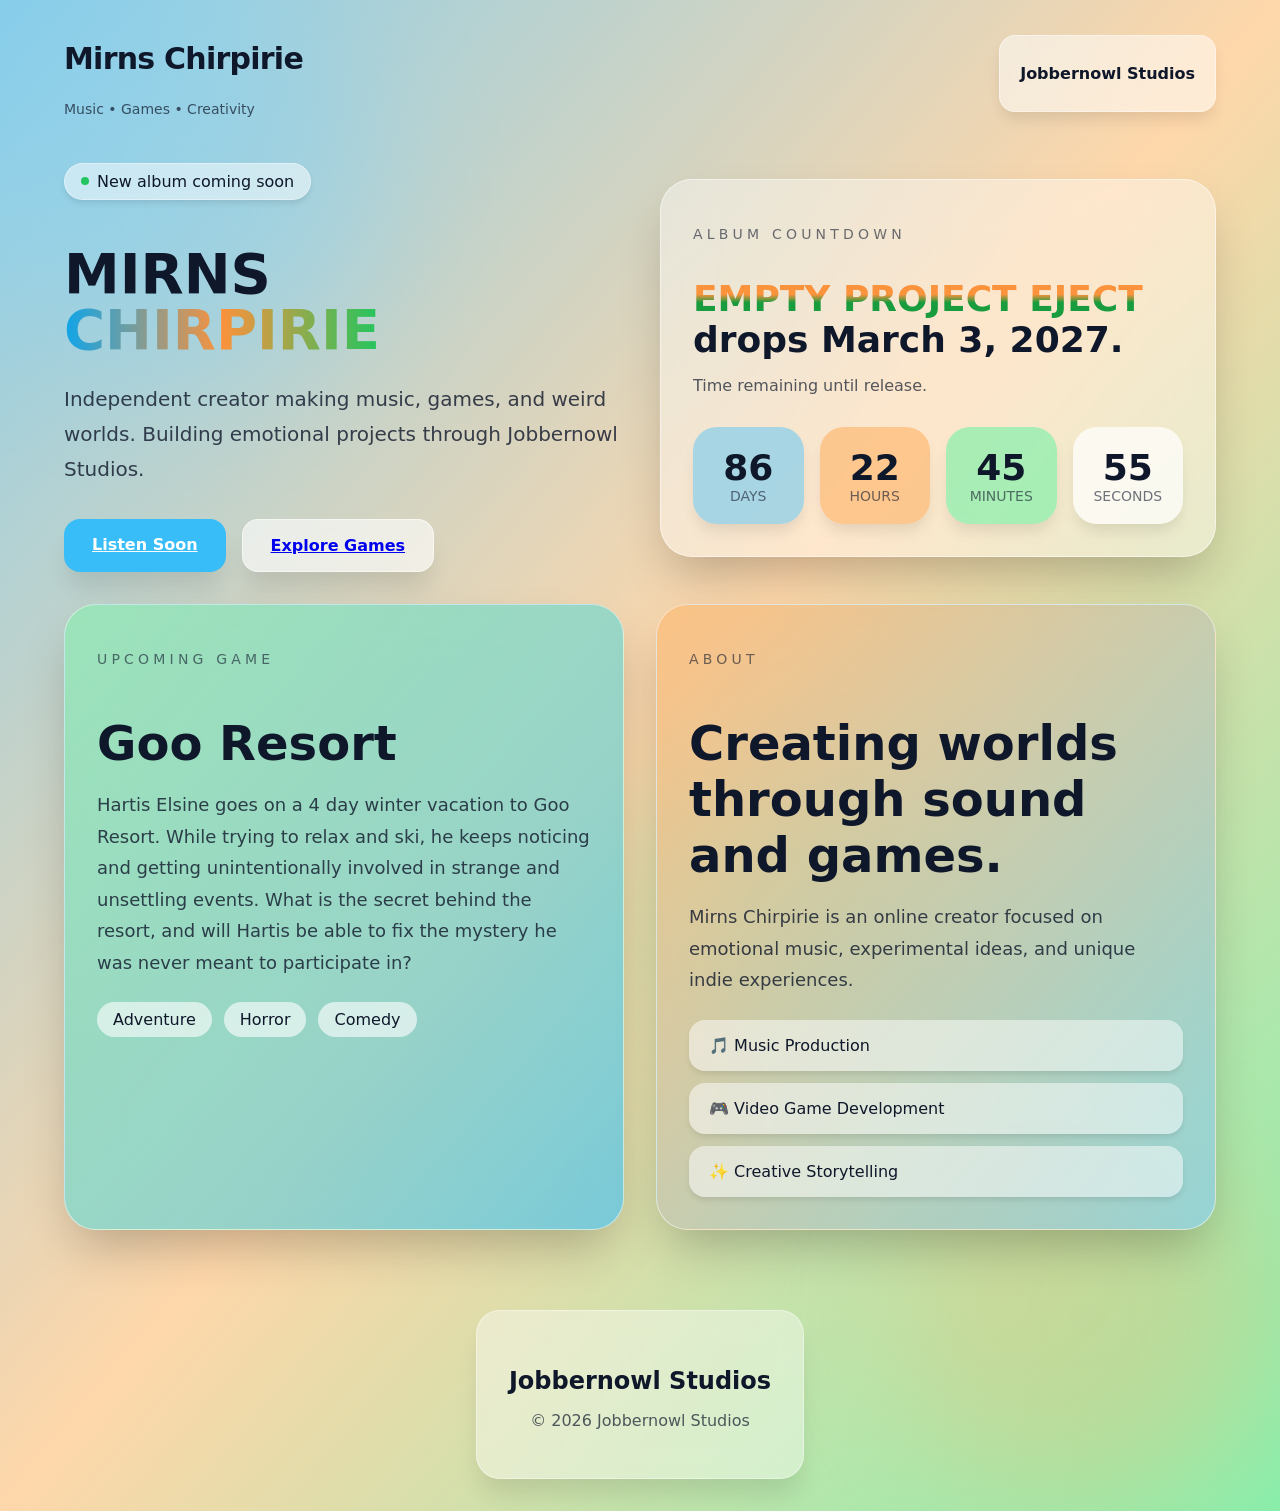
==== index.html @ f97e3aad "Everything. Co-authored-by: Copilot <copilot@github.com>" ====
<!DOCTYPE html>
<html lang="en">
<head>
  <meta charset="UTF-8">
  <meta name="viewport" content="width=device-width, initial-scale=1.0">
  <title>Mirns Chirpirie</title>
  <link rel="stylesheet" href="style.css">
</head>
<body>
  <div class="main-container">
    <div class="bg-blobs">
      <div class="bg-blob-1"></div>
      <div class="bg-blob-2"></div>
      <div class="bg-blob-3"></div>
    </div>

    <main class="main-content">
      <nav class="nav">
        <div>
          <h1 class="nav-title">
            Mirns Chirpirie
          </h1>
          <p class="nav-subtitle">
            Music • Games • Creativity
          </p>
        </div>

        <div class="nav-studio">
          <p>Jobbernowl Studios</p>
        </div>
      </nav>

      <section class="hero-section">
        <div>
          <div class="hero-status">
            <div class="hero-status-dot"></div>
            <span>
              New album coming soon
            </span>
          </div>

          <h2 class="hero-title">
            MIRNS
            <br />
            <span class="hero-title-gradient">
              CHIRPIRIE
            </span>
          </h2>

          <p class="hero-description">
            Independent creator making music, games, and weird worlds.
            Building emotional projects through Jobbernowl Studios.
          </p>

          <div class="hero-buttons">
            <a class="hero-button-primary" href="listen.html">Listen Soon</a>

            <a class="hero-button-secondary" href="games.html">Explore Games</a>
          </div>
        </div>

        <div class="hero-countdown">
          <p class="countdown-label">
            Album Countdown
          </p>

          <h3 class="countdown-title">
            <span class="album-name">EMPTY PROJECT EJECT</span> drops March 3, 2027.
          </h3>

          <p class="countdown-subtitle">
            Time remaining until release.
          </p>

          <div class="countdown-grid">
            <div class="countdown-item countdown-item-1">
              <div class="countdown-number" id="days">300</div>
              <div class="countdown-unit">Days</div>
            </div>

            <div class="countdown-item countdown-item-2">
              <div class="countdown-number" id="hours">12</div>
              <div class="countdown-unit">Hours</div>
            </div>

            <div class="countdown-item countdown-item-3">
              <div class="countdown-number" id="minutes">45</div>
              <div class="countdown-unit">Minutes</div>
            </div>

            <div class="countdown-item countdown-item-4">
              <div class="countdown-number" id="seconds">30</div>
              <div class="countdown-unit">Seconds</div>
            </div>
          </div>
        </div>
      </section>

      <section class="projects-section">
        <div class="project-card project-card-1">
          <p class="project-label">
            Upcoming Game
          </p>

          <h3 class="project-title">Goo Resort</h3>

          <p class="project-description">
            Hartis Elsine goes on a 4 day winter vacation to Goo Resort. While trying to relax and ski, he keeps noticing and getting unintentionally involved in strange and unsettling events. What is the secret behind the resort, and will Hartis be able to fix the mystery he was never meant to participate in?
          </p>

          <div class="project-tags">
            <span class="project-tag">
              Adventure
            </span>
            <span class="project-tag">
              Horror
            </span>
            <span class="project-tag">
              Comedy
            </span>
          </div>
        </div>

        <div class="project-card project-card-2">
          <p class="project-label">
            About
          </p>

          <h3 class="project-title">
            Creating worlds through sound and games.
          </h3>

          <p class="project-description">
            Mirns Chirpirie is an online creator focused on emotional music,
            experimental ideas, and unique indie experiences.
          </p>

          <div class="project-features">
            <div class="project-feature">
              🎵 Music Production
            </div>

            <div class="project-feature">
              🎮 Video Game Development
            </div>

            <div class="project-feature">
              ✨ Creative Storytelling
            </div>
          </div>
        </div>
      </section>

      <footer class="footer">
        <div class="footer-content">
          <p class="footer-title">Jobbernowl Studios</p>
          <p class="footer-text">
            © 2026 Jobbernowl Studios <br />
          </p>
        </div>
      </footer>
    </main>
  </div>

  <script>
    const releaseDate = new Date('2027-03-03T00:00:00').getTime();

    function calculateTimeLeft() {
      const now = new Date().getTime();
      const difference = releaseDate - now;

      if (difference <= 0) {
        return {
          days: 0,
          hours: 0,
          minutes: 0,
          seconds: 0,
        };
      }

      return {
        days: Math.floor(difference / (1000 * 60 * 60 * 24)),
        hours: Math.floor((difference / (1000 * 60 * 60)) % 24),
        minutes: Math.floor((difference / (1000 * 60)) % 60),
        seconds: Math.floor((difference / 1000) % 60),
      };
    }

    function updateCountdown() {
      const timeLeft = calculateTimeLeft();
      document.getElementById('days').innerHTML = timeLeft.days;
      document.getElementById('hours').innerHTML = timeLeft.hours;
      document.getElementById('minutes').innerHTML = timeLeft.minutes;
      document.getElementById('seconds').innerHTML = timeLeft.seconds;
    }

    // Update immediately
    updateCountdown();

    // Update every second
    setInterval(updateCountdown, 1000);
  </script>
</body>
</html>
---- style.css ----
/* Global styles */
body {
  margin: 0;
  font-family: ui-sans-serif, system-ui, -apple-system, BlinkMacSystemFont, "Segoe UI", Roboto, "Helvetica Neue", Arial, "Noto Sans", sans-serif;
}

/* Main container */
.main-container {
  position: relative;
  min-height: 100vh;
  overflow: hidden;
  background: linear-gradient(to bottom right, #87ceeb, #fed7aa, #86efac);
  color: #0f172a;
}

/* Background blobs */
.bg-blobs {
  position: absolute;
  inset: 0;
  opacity: 0.3;
  pointer-events: none;
}

.bg-blob-1 {
  position: absolute;
  top: 0;
  left: 0;
  height: 24rem;
  width: 24rem;
  border-radius: 50%;
  background-color: #7dd3fc;
  filter: blur(64px);
}

.bg-blob-2 {
  position: absolute;
  bottom: 0;
  right: 0;
  height: 24rem;
  width: 24rem;
  border-radius: 50%;
  background-color: #fdba74;
  filter: blur(64px);
}

.bg-blob-3 {
  position: absolute;
  left: 50%;
  top: 50%;
  height: 18rem;
  width: 18rem;
  border-radius: 50%;
  background-color: #86efac;
  filter: blur(64px);
}

/* Main content */
.main-content {
  position: relative;
  z-index: 10;
  margin: 0 auto;
  max-width: 72rem;
  padding: 1rem;
}

/* Navigation */
.nav {
  margin-bottom: 2rem;
  display: flex;
  flex-direction: column;
  gap: 1rem;
}

.nav-title {
  font-size: 1.875rem;
  font-weight: 900;
  letter-spacing: -0.025em;
}

.nav-subtitle {
  font-size: 0.875rem;
  opacity: 0.7;
}

.nav-studio {
  border-radius: 1rem;
  border: 1px solid rgba(255, 255, 255, 0.4);
  background-color: rgba(255, 255, 255, 0.5);
  padding: 0.75rem 1.25rem;
  box-shadow: 0 10px 15px -3px rgba(0, 0, 0, 0.1);
  backdrop-filter: blur(12px);
  font-weight: 600;
}

@media (min-width: 768px) {
  .nav {
    flex-direction: row;
    align-items: center;
    justify-content: space-between;
  }
}

/* Hero section */
.hero-section {
  margin-bottom: 2rem;
  display: grid;
  align-items: center;
  gap: 2.5rem;
}

.hero-status {
  display: inline-flex;
  align-items: center;
  gap: 0.5rem;
  border-radius: 9999px;
  border: 1px solid rgba(255, 255, 255, 0.4);
  background-color: rgba(255, 255, 255, 0.5);
  padding: 0.5rem 1rem;
  box-shadow: 0 4px 6px -1px rgba(0, 0, 0, 0.1);
  backdrop-filter: blur(12px);
}

.hero-status-dot {
  height: 0.5rem;
  width: 0.5rem;
  border-radius: 50%;
  background-color: #22c55e;
  animation: pulse 2s cubic-bezier(0.4, 0, 0.6, 1) infinite;
}

.hero-title {
  margin-bottom: 1.5rem;
  font-size: 2.5rem;
  font-weight: 900;
  line-height: 1;
}

.hero-title-gradient {
  background: linear-gradient(to right, #0ea5e9, #fb923c, #22c55e);
  -webkit-background-clip: text;
  background-clip: text;
  color: transparent;
}

.hero-description {
  margin-bottom: 2rem;
  max-width: 36rem;
  font-size: 1.125rem;
  line-height: 1.75;
  opacity: 0.8;
}

.hero-buttons {
  display: flex;
  flex-wrap: wrap;
  gap: 1rem;
}

.hero-button-primary {
  border-radius: 1rem;
  background-color: #38bdf8;
  padding: 1rem 1.75rem;
  font-weight: 700;
  color: white;
  box-shadow: 0 20px 25px -5px rgba(0, 0, 0, 0.1);
  transition: transform 0.2s;
}

.hero-button-primary:hover {
  transform: scale(1.05);
}

.hero-button-secondary {
  border-radius: 1rem;
  border: 1px solid rgba(255, 255, 255, 0.5);
  background-color: rgba(255, 255, 255, 0.6);
  padding: 1rem 1.75rem;
  font-weight: 700;
  box-shadow: 0 20px 25px -5px rgba(0, 0, 0, 0.1);
  backdrop-filter: blur(12px);
  transition: transform 0.2s;
}

.hero-button-secondary:hover {
  transform: scale(1.05);
}

.hero-countdown {
  border-radius: 2rem;
  border: 1px solid rgba(255, 255, 255, 0.5);
  background-color: rgba(255, 255, 255, 0.4);
  padding: 2rem;
  box-shadow: 0 25px 50px -12px rgba(0, 0, 0, 0.25);
  backdrop-filter: blur(24px);
}

.countdown-label {
  margin-bottom: 1rem;
  font-size: 0.875rem;
  text-transform: uppercase;
  letter-spacing: 0.3em;
  opacity: 0.6;
}

.countdown-title {
  margin-bottom: 0.5rem;
  font-size: 2.25rem;
  font-weight: 900;
}

.album-name {
  background: linear-gradient(to top, #189C3E 40%, #fb923c 60%);
  -webkit-background-clip: text;
  background-clip: text;
  color: transparent;
}

.album-name-big {
  background: linear-gradient(to top, #189C3E 40%, #fb923c 60%);
  -webkit-background-clip: text;
  background-clip: text;
  color: transparent;
  font-size: 4rem;
  white-space: nowrap;
}

.album-info {
  margin-bottom: 2rem;
  font-size: 1.125rem;
  opacity: 0.8;
}

.countdown-small .countdown-label {
  font-size: 0.75rem;
  margin-bottom: 0.5rem;
}

.countdown-small .countdown-number {
  font-size: 1.5rem;
}

.tracklist-section {
  margin-bottom: 5rem;
  text-align: left;
  max-width: 800px;
  margin-left: 0;
  margin-right: auto;
}

.section-title {
  font-size: 2rem;
  font-weight: 900;
  margin-bottom: 2rem;
  text-align: center;
}

.tracklist {
  list-style: none;
  padding: 0;
  display: flex;
  flex-direction: column;
  gap: 0.25rem;
}

.tracklist li {
  border-radius: 1rem;
  border: 1px solid rgba(255, 255, 255, 0.5);
  background: linear-gradient(to top, #10b981, #f59e0b);
  padding: 1.5rem;
  box-shadow: 0 10px 15px -3px rgba(0, 0, 0, 0.1);
  backdrop-filter: blur(12px);
  font-size: 1.25rem;
  font-weight: 500;
  text-align: left;
  color: white;
}

.countdown-subtitle {
  margin-bottom: 2rem;
  opacity: 0.7;
}

.countdown-grid {
  display: grid;
  grid-template-columns: repeat(2, 1fr);
  gap: 1rem;
}

.countdown-item {
  border-radius: 1.5rem;
  padding: 1.25rem;
  text-align: center;
  box-shadow: 0 10px 15px -3px rgba(0, 0, 0, 0.1);
}

.countdown-item-1 { background-color: rgba(135, 206, 235, 0.7); }
.countdown-item-2 { background-color: rgba(253, 186, 116, 0.7); }
.countdown-item-3 { background-color: rgba(134, 239, 172, 0.7); }
.countdown-item-4 { background-color: rgba(255, 255, 255, 0.7); }

.countdown-number {
  font-size: 2.25rem;
  font-weight: 900;
}

.countdown-unit {
  font-size: 0.875rem;
  text-transform: uppercase;
  opacity: 0.6;
}

@media (min-width: 768px) {
  .countdown-grid {
    grid-template-columns: repeat(4, 1fr);
  }
  .hero-title {
    font-size: 3.5rem;
  }
  .hero-description {
    font-size: 1.25rem;
  }
}

@media (min-width: 1024px) {
  .hero-section {
    grid-template-columns: repeat(2, 1fr);
  }
}

/* Projects section */
.projects-section {
  margin-bottom: 5rem;
  display: grid;
  gap: 2rem;
}

.project-card {
  border-radius: 2rem;
  border: 1px solid rgba(255, 255, 255, 0.5);
  padding: 2rem;
  box-shadow: 0 25px 50px -12px rgba(0, 0, 0, 0.25);
  backdrop-filter: blur(24px);
  transition: transform 0.3s;
}

.project-card:hover {
  transform: scale(1.02);
}

.project-card-1 {
  background: linear-gradient(to bottom right, rgba(134, 239, 172, 0.6), rgba(56, 189, 248, 0.6));
}

.project-card-2 {
  background: linear-gradient(to bottom right, rgba(253, 186, 116, 0.7), rgba(135, 206, 235, 0.7));
}

.project-label {
  margin-bottom: 1rem;
  font-size: 0.875rem;
  text-transform: uppercase;
  letter-spacing: 0.3em;
  opacity: 0.6;
}

.project-title {
  margin-bottom: 1rem;
  font-size: 3rem;
  font-weight: 900;
}

.project-description {
  margin-bottom: 1.5rem;
  font-size: 1.125rem;
  line-height: 1.75;
  opacity: 0.8;
}

.project-tags {
  display: flex;
  flex-wrap: wrap;
  gap: 0.75rem;
}

.project-tag {
  border-radius: 9999px;
  background-color: rgba(255, 255, 255, 0.6);
  padding: 0.5rem 1rem;
  font-weight: 500;
}

.project-features {
  display: flex;
  flex-direction: column;
  gap: 0.75rem;
}

.project-feature {
  border-radius: 1rem;
  background-color: rgba(255, 255, 255, 0.5);
  padding: 1rem 1.25rem;
  font-weight: 500;
  box-shadow: 0 4px 6px -1px rgba(0, 0, 0, 0.1);
}

.games-section {
  margin-bottom: 2rem;
}

.games-grid {
  display: grid;
  gap: 2rem;
}

.game-goo-resort {
  background: linear-gradient(to top, #0369a1, #06b6d4, #0ea5e9);
  color: white;
}

.game-egg-game {
  background: linear-gradient(to top, #fef3c7, #ffffff, #fef3c7);
}

.game-bean-3am {
  background: linear-gradient(to top, #7f1d1d, #000000, #4b5563);
  color: white;
}

.game-the-code {
  background: linear-gradient(to top, #10b981, #000000, #ec4899);
  color: white;
}

@media (min-width: 768px) {
  .projects-section {
    grid-template-columns: repeat(2, 1fr);
  }
  .games-grid {
    grid-template-columns: repeat(2, 1fr);
  }
}

/* Footer */
.footer {
  padding-bottom: 1rem;
  text-align: center;
}

.footer-content {
  display: inline-block;
  max-width: 36rem;
  border-radius: 1.5rem;
  border: 1px solid rgba(255, 255, 255, 0.4);
  background-color: rgba(255, 255, 255, 0.4);
  padding: 2rem;
  box-shadow: 0 20px 25px -5px rgba(0, 0, 0, 0.1);
  backdrop-filter: blur(12px);
}

.footer-title {
  margin-bottom: 0.5rem;
  font-size: 1.5rem;
  font-weight: 900;
}

.footer-text {
  opacity: 0.7;
}

/* Animations */
@keyframes pulse {
  0%, 100% {
    opacity: 1;
  }
  50% {
    opacity: 0.5;
  }
}
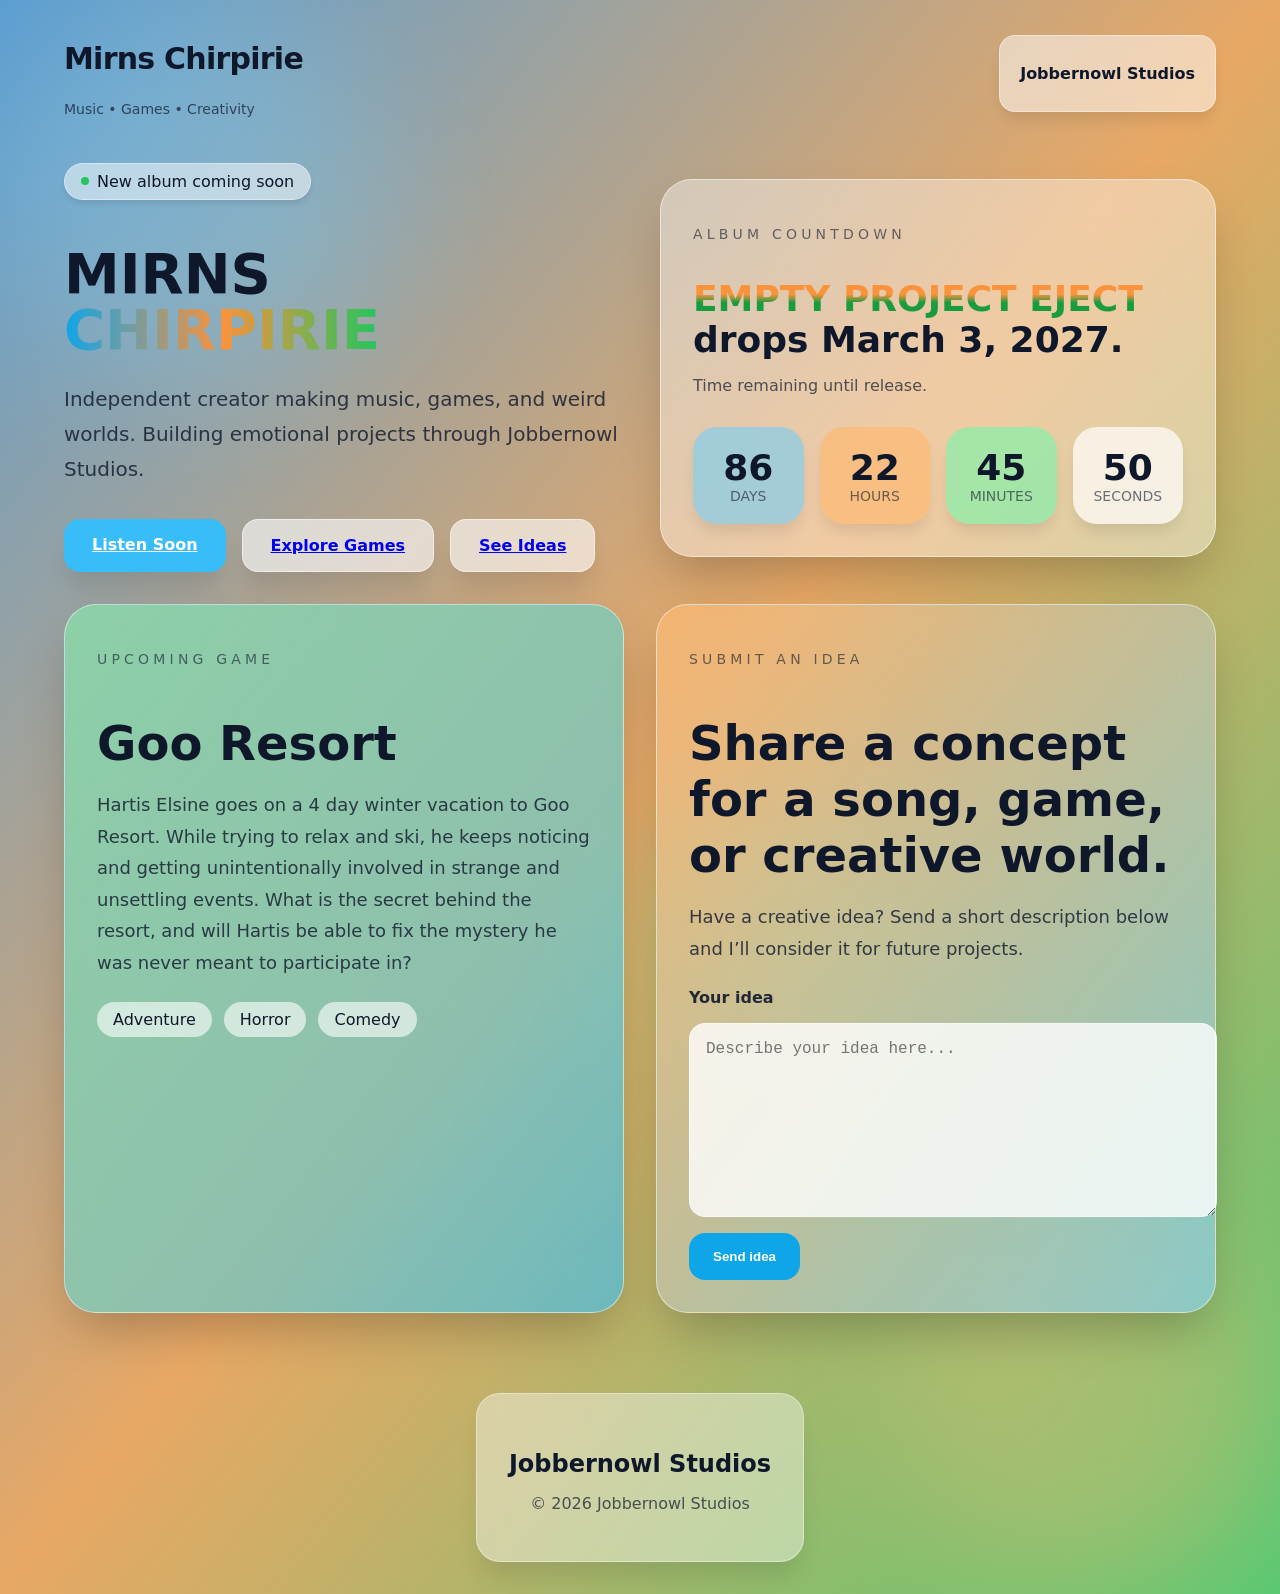
==== commit e4b4098e: "updated website" ====
--- a/index.html
+++ b/index.html
@@ -56,6 +56,8 @@
             <a class="hero-button-primary" href="listen.html">Listen Soon</a>
 
             <a class="hero-button-secondary" href="games.html">Explore Games</a>
+
+            <a class="hero-button-secondary" href="ideas.html">See Ideas</a>
           </div>
         </div>
 
@@ -123,31 +125,26 @@
 
         <div class="project-card project-card-2">
           <p class="project-label">
-            About
+            Submit an idea
           </p>
 
           <h3 class="project-title">
-            Creating worlds through sound and games.
+            Share a concept for a song, game, or creative world.
           </h3>
 
           <p class="project-description">
-            Mirns Chirpirie is an online creator focused on emotional music,
-            experimental ideas, and unique indie experiences.
-          </p>
-
-          <div class="project-features">
-            <div class="project-feature">
-              🎵 Music Production
-            </div>
-
-            <div class="project-feature">
-              🎮 Video Game Development
-            </div>
-
-            <div class="project-feature">
-              ✨ Creative Storytelling
-            </div>
-          </div>
+            Have a creative idea? Send a short description below and I’ll consider it for future projects.
+          </p>
+
+          <form class="idea-form">
+            <label class="idea-label" for="idea-input">
+              Your idea
+            </label>
+            <textarea id="idea-input" class="idea-input" rows="5" placeholder="Describe your idea here..."></textarea>
+            <button type="submit" class="submit-button">
+              Send idea
+            </button>
+          </form>
         </div>
       </section>
 
--- a/style.css
+++ b/style.css
@@ -9,7 +9,7 @@
   position: relative;
   min-height: 100vh;
   overflow: hidden;
-  background: linear-gradient(to bottom right, #87ceeb, #fed7aa, #86efac);
+  background: linear-gradient(to bottom right, #5b9dd1, #e8a865, #57c972);
   color: #0f172a;
 }
 
@@ -259,11 +259,11 @@
   padding: 0;
   display: flex;
   flex-direction: column;
-  gap: 0.25rem;
+  gap: 0;
 }
 
 .tracklist li {
-  border-radius: 1rem;
+  border-radius: 0.375rem;
   border: 1px solid rgba(255, 255, 255, 0.5);
   background: linear-gradient(to top, #10b981, #f59e0b);
   padding: 1.5rem;
@@ -351,6 +351,28 @@
   background: linear-gradient(to bottom right, rgba(134, 239, 172, 0.6), rgba(56, 189, 248, 0.6));
 }
 
+.idea-comments-section {
+  display: grid;
+  gap: 1.5rem;
+  margin-bottom: 4rem;
+}
+
+.idea-card {
+  border-radius: 2rem;
+  border: 1px solid rgba(255, 255, 255, 0.5);
+  padding: 2rem;
+  background: rgba(255, 255, 255, 0.25);
+  box-shadow: 0 25px 50px -12px rgba(0, 0, 0, 0.25);
+  backdrop-filter: blur(24px);
+}
+
+.idea-author {
+  margin-top: 1rem;
+  font-size: 0.95rem;
+  opacity: 0.7;
+  font-weight: 600;
+}
+
 .project-card-2 {
   background: linear-gradient(to bottom right, rgba(253, 186, 116, 0.7), rgba(135, 206, 235, 0.7));
 }
@@ -401,6 +423,46 @@
   padding: 1rem 1.25rem;
   font-weight: 500;
   box-shadow: 0 4px 6px -1px rgba(0, 0, 0, 0.1);
+}
+
+.idea-form {
+  display: flex;
+  flex-direction: column;
+  gap: 1rem;
+}
+
+.idea-label {
+  font-weight: 700;
+  opacity: 0.9;
+}
+
+.idea-input {
+  width: 100%;
+  min-height: 10rem;
+  border-radius: 1rem;
+  border: 1px solid rgba(255, 255, 255, 0.5);
+  background-color: rgba(255, 255, 255, 0.8);
+  padding: 1rem;
+  font-size: 1rem;
+  color: #0f172a;
+  resize: vertical;
+}
+
+.submit-button {
+  align-self: flex-start;
+  border-radius: 1rem;
+  border: none;
+  background-color: #0ea5e9;
+  color: white;
+  font-weight: 700;
+  padding: 1rem 1.5rem;
+  cursor: pointer;
+  transition: transform 0.2s ease, filter 0.2s ease;
+}
+
+.submit-button:hover {
+  transform: scale(1.03);
+  filter: brightness(1.05);
 }
 
 .games-section {
